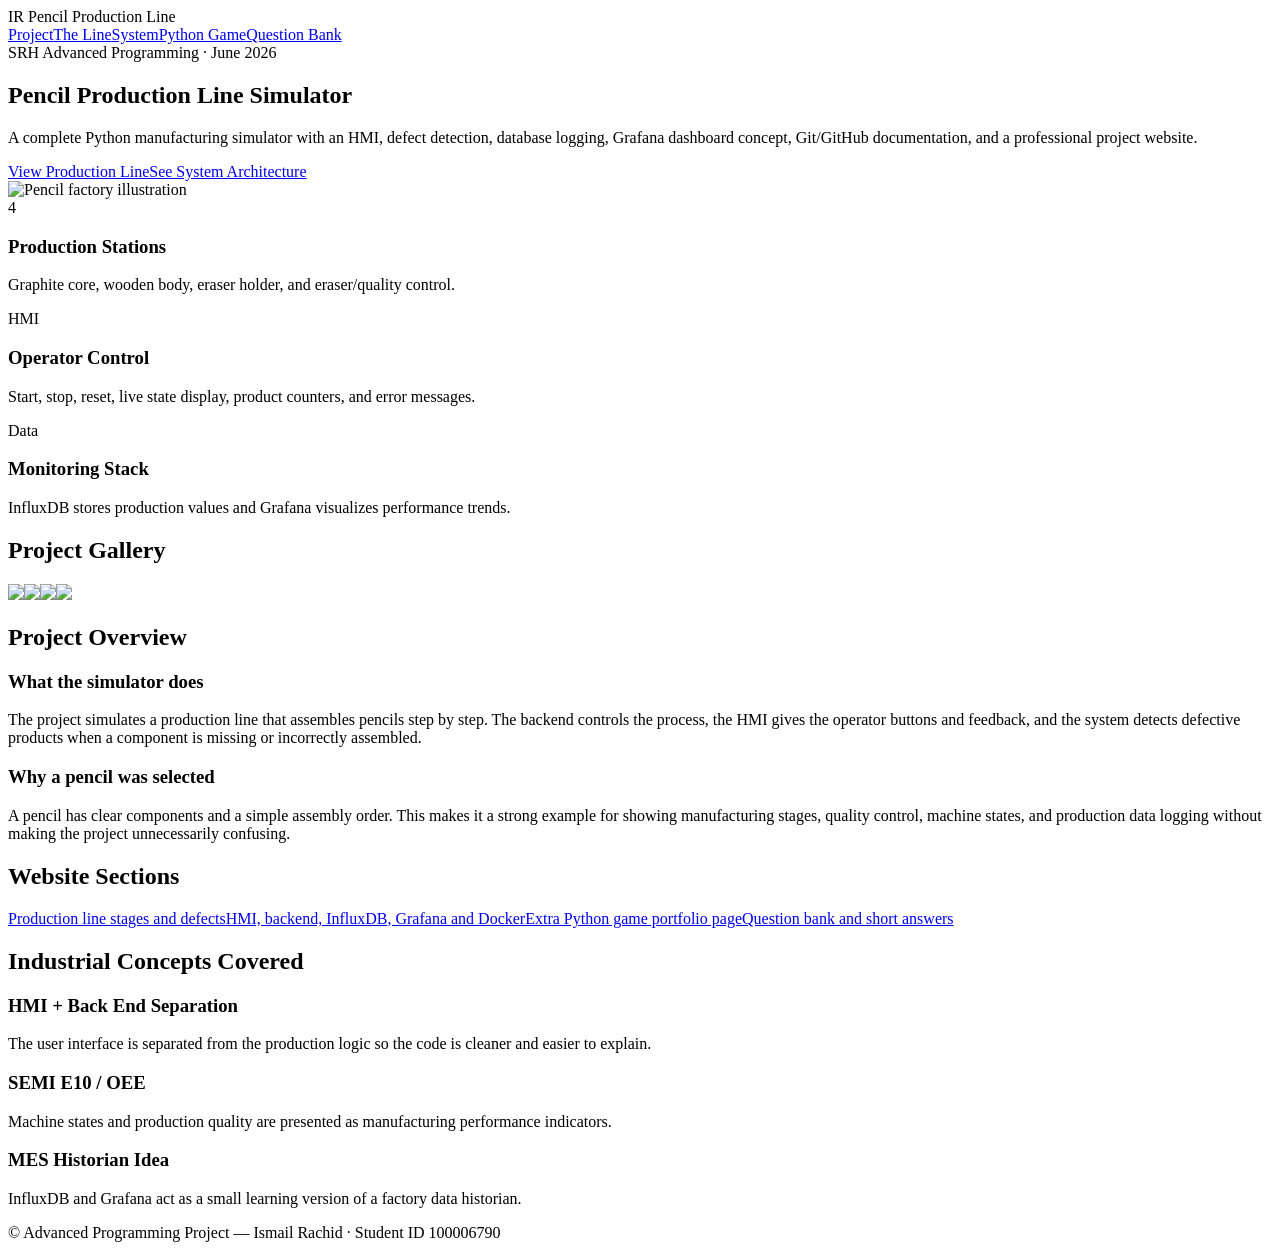
==== index.html @ 005d5384 "Add initial index.html for Pencil Production Line project" ====
<!doctype html><html lang="en"><head><meta charset="utf-8"><meta name="viewport" content="width=device-width,initial-scale=1"><title>Pencil Production Line · Project</title><link rel="stylesheet" href="style.css"></head><body><header><div class="wrap"><nav><div class="brand"><span>IR</span> Pencil Production Line</div><div class="links"><a href="index.html">Project</a><a href="line.html">The Line</a><a href="system.html">System</a><a href="game.html">Python Game</a><a href="exam.html">Question Bank</a></div></nav></div></header><main class="wrap">
<section class="hero hero-wide"><div><span class="badge">SRH Advanced Programming · June 2026</span><h1>Pencil Production Line Simulator</h1><p class="muted">A complete Python manufacturing simulator with an HMI, defect detection, database logging, Grafana dashboard concept, Git/GitHub documentation, and a professional project website.</p><div class="btns"><a class="btn" href="line.html">View Production Line</a><a class="btn secondary" href="system.html">See System Architecture</a></div></div><div class="card image-card"><img src="assets/hero_factory.png" alt="Pencil factory illustration"></div></section>
<section class="grid"><div class="card"><div class="kpi">4</div><h3>Production Stations</h3><p class="muted">Graphite core, wooden body, eraser holder, and eraser/quality control.</p></div><div class="card"><div class="kpi">HMI</div><h3>Operator Control</h3><p class="muted">Start, stop, reset, live state display, product counters, and error messages.</p></div><div class="card"><div class="kpi">Data</div><h3>Monitoring Stack</h3><p class="muted">InfluxDB stores production values and Grafana visualizes performance trends.</p></div></section>
<section><h2>Project Gallery</h2><div class="gallery"><img src="assets/hmi_big.png"><img src="assets/dashboard_big.png"><img src="assets/system_architecture_clean.png"><img src="assets/game_big.png"></div></section>
<section><h2>Project Overview</h2><div class="grid2"><div class="card"><h3>What the simulator does</h3><p>The project simulates a production line that assembles pencils step by step. The backend controls the process, the HMI gives the operator buttons and feedback, and the system detects defective products when a component is missing or incorrectly assembled.</p></div><div class="card"><h3>Why a pencil was selected</h3><p>A pencil has clear components and a simple assembly order. This makes it a strong example for showing manufacturing stages, quality control, machine states, and production data logging without making the project unnecessarily confusing.</p></div></div></section>
<section><h2>Website Sections</h2><div class="feature-list"><a href="line.html">Production line stages and defects</a><a href="system.html">HMI, backend, InfluxDB, Grafana and Docker</a><a href="game.html">Extra Python game portfolio page</a><a href="exam.html">Question bank and short answers</a></div></section>

<section class="card highlight-card"><h2>Industrial Concepts Covered</h2><div class="grid"><div><h3>HMI + Back End Separation</h3><p class="muted">The user interface is separated from the production logic so the code is cleaner and easier to explain.</p></div><div><h3>SEMI E10 / OEE</h3><p class="muted">Machine states and production quality are presented as manufacturing performance indicators.</p></div><div><h3>MES Historian Idea</h3><p class="muted">InfluxDB and Grafana act as a small learning version of a factory data historian.</p></div></div></section>
</main><div class="footer"><div class="wrap">© Advanced Programming Project — Ismail Rachid · Student ID 100006790</div></div></body></html>
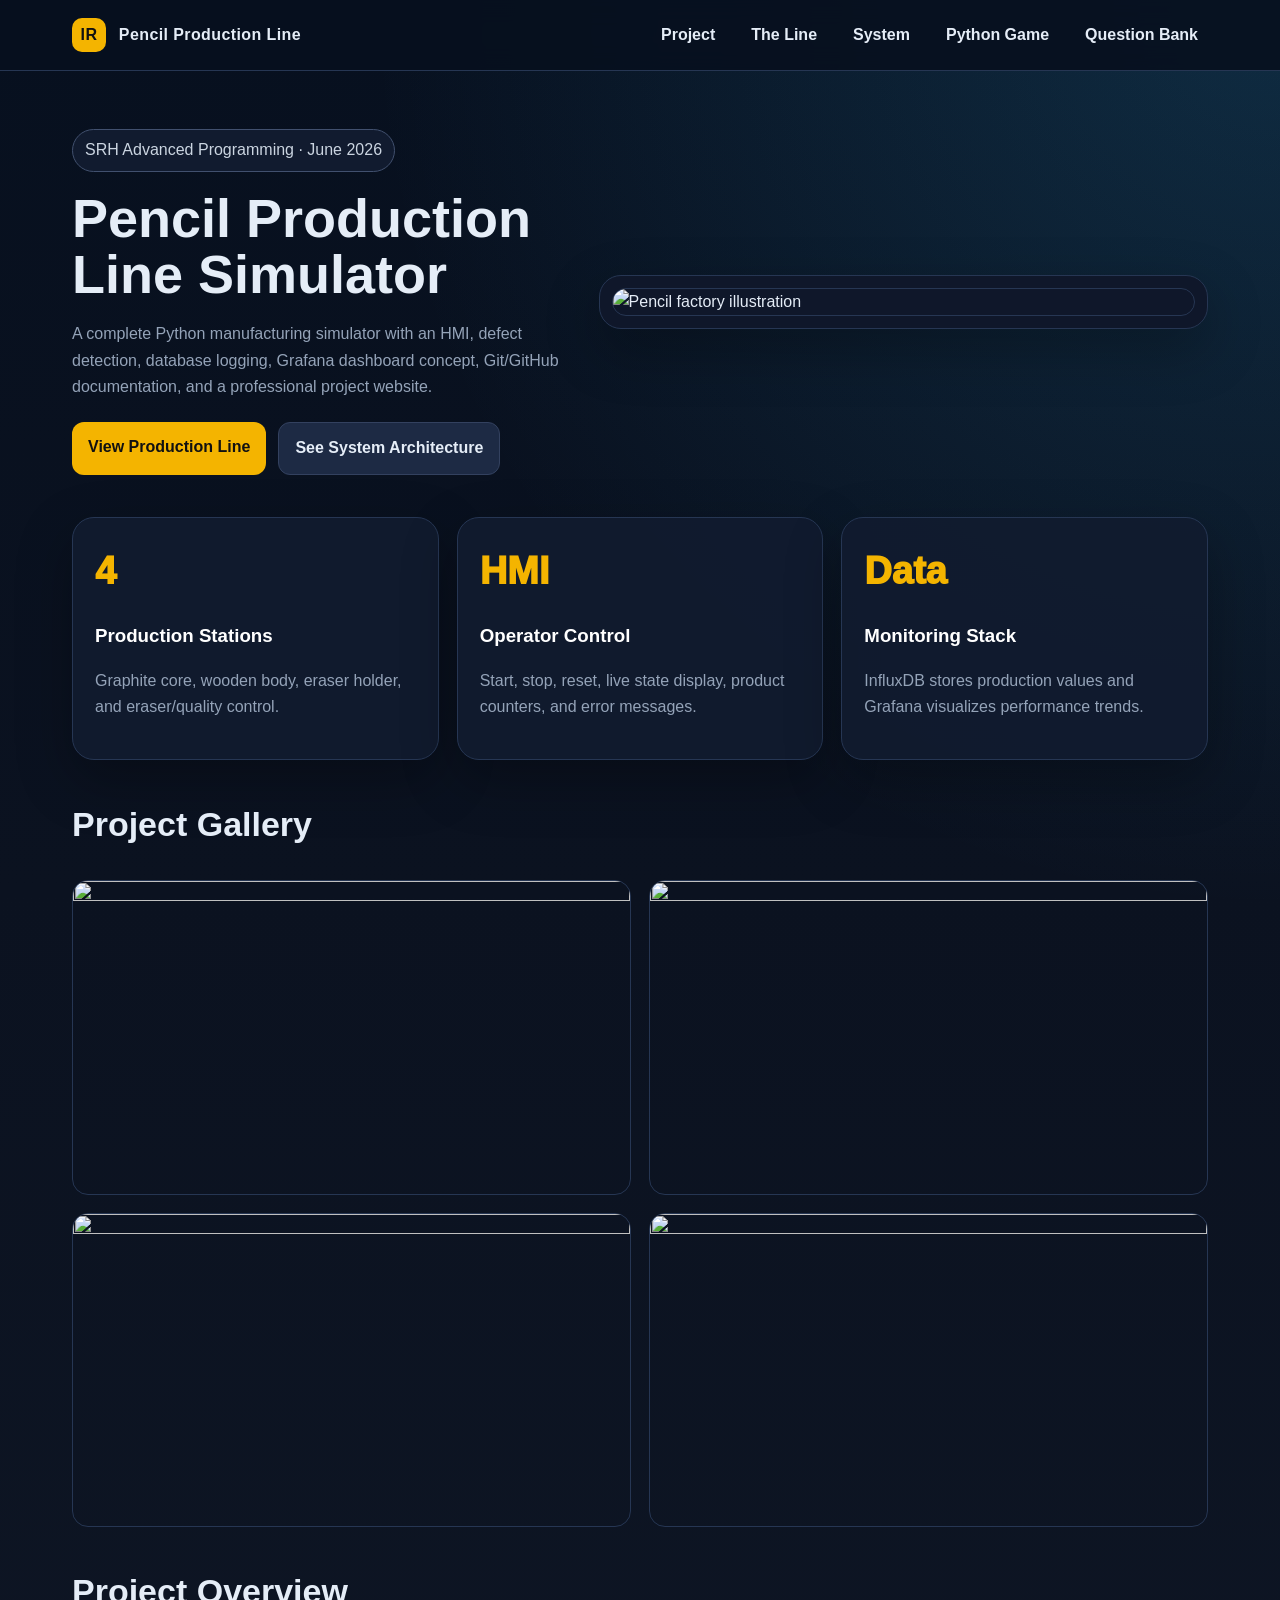
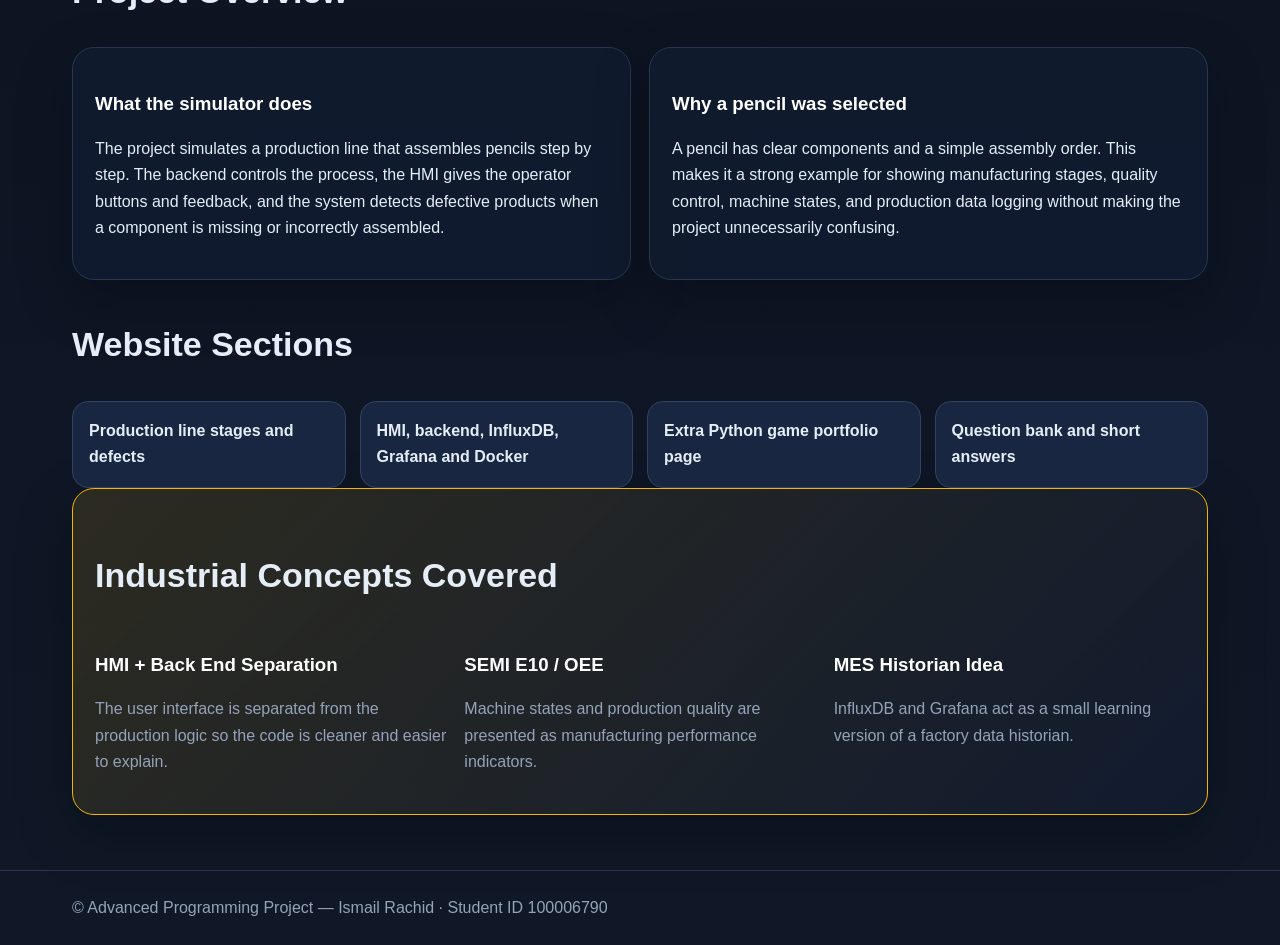
==== commit 8ee7904a: "Add files via upload" ====
--- a/index.html
+++ b/index.html
@@ -6,4 +6,4 @@
 <section><h2>Website Sections</h2><div class="feature-list"><a href="line.html">Production line stages and defects</a><a href="system.html">HMI, backend, InfluxDB, Grafana and Docker</a><a href="game.html">Extra Python game portfolio page</a><a href="exam.html">Question bank and short answers</a></div></section>
 
 <section class="card highlight-card"><h2>Industrial Concepts Covered</h2><div class="grid"><div><h3>HMI + Back End Separation</h3><p class="muted">The user interface is separated from the production logic so the code is cleaner and easier to explain.</p></div><div><h3>SEMI E10 / OEE</h3><p class="muted">Machine states and production quality are presented as manufacturing performance indicators.</p></div><div><h3>MES Historian Idea</h3><p class="muted">InfluxDB and Grafana act as a small learning version of a factory data historian.</p></div></div></section>
-</main><div class="footer"><div class="wrap">© Advanced Programming Project — Ismail Rachid · Student ID 100006790</div></div></body></html>
+</main><div class="footer"><div class="wrap">© Advanced Programming Project — Ismail Rachid · Student ID 100006790</div></div></body></html>
--- a/style.css
+++ b/style.css
@@ -0,0 +1,10 @@
+
+:root{--bg:#0b1220;--card:#111b2f;--muted:#94a3b8;--text:#e5edf7;--accent:#f4b400;--line:#263653;--good:#22c55e;--bad:#ef4444;--blue:#38bdf8}*{box-sizing:border-box}html{scroll-behavior:smooth}body{margin:0;font-family:Inter,Segoe UI,Arial,sans-serif;background:radial-gradient(circle at top right,rgba(56,189,248,.16),transparent 32%),linear-gradient(180deg,#07101f,#0b1220 35%,#101827);color:var(--text);line-height:1.65}.wrap{max-width:1180px;margin:auto;padding:0 22px}header{position:sticky;top:0;z-index:5;background:rgba(7,16,31,.9);backdrop-filter:blur(12px);border-bottom:1px solid var(--line)}nav{display:flex;align-items:center;justify-content:space-between;padding:14px 0}.brand{font-weight:900;letter-spacing:.4px}.brand span{display:inline-grid;place-items:center;width:34px;height:34px;border-radius:10px;background:var(--accent);color:#111;margin-right:8px}.links{display:flex;gap:16px;flex-wrap:wrap}.links a{color:var(--text);text-decoration:none;font-weight:700;padding:8px 10px;border-radius:10px}.links a:hover{background:#182641;color:var(--accent)}.hero{padding:58px 0 42px;display:grid;grid-template-columns:1.05fr .95fr;gap:28px;align-items:center}.hero-wide{grid-template-columns:.9fr 1.1fr}.page-title{padding:58px 0 18px}.badge{display:inline-block;padding:7px 12px;border:1px solid #41506e;border-radius:999px;color:#cbd5e1;background:#111b2f}h1{font-size:54px;line-height:1.05;margin:18px 0}h2{font-size:34px;margin-top:36px}h3{color:#fff;margin-bottom:8px}.muted{color:var(--muted)}.btns{display:flex;gap:12px;flex-wrap:wrap;margin-top:22px}.btn{padding:12px 16px;border-radius:12px;background:var(--accent);color:#111;text-decoration:none;font-weight:900}.btn.secondary{background:#1d2a44;color:#e5edf7;border:1px solid #33415f}.card{background:rgba(17,27,47,.9);border:1px solid var(--line);border-radius:22px;padding:22px;box-shadow:0 20px 55px rgba(0,0,0,.28)}.image-card{padding:12px;background:#0f172a}.grid{display:grid;grid-template-columns:repeat(3,1fr);gap:18px}.grid2{display:grid;grid-template-columns:1fr 1fr;gap:18px}.gallery{display:grid;grid-template-columns:1fr 1fr;gap:18px}.gallery img,.cards-img img{aspect-ratio:16/9;object-fit:cover}.diagram-card{background:#fff;padding:20px;overflow:hidden}.diagram-card img{border:0;background:#fff}.kpi{font-size:38px;font-weight:950;color:var(--accent)}img{max-width:100%;width:100%;height:auto;border-radius:16px;border:1px solid var(--line);display:block}.feature-list{display:grid;grid-template-columns:repeat(4,1fr);gap:14px}.feature-list a,.tech-grid span,.pill{display:block;text-decoration:none;color:#e5edf7;background:#182641;border:1px solid #31415f;border-radius:16px;padding:16px;font-weight:800}.tech-grid{display:grid;grid-template-columns:repeat(4,1fr);gap:12px}.timeline{display:grid;gap:14px}.step{display:flex;gap:15px;align-items:flex-start;background:#111b2f;border:1px solid var(--line);border-radius:18px;padding:18px}.num{min-width:38px;height:38px;border-radius:50%;display:grid;place-items:center;background:var(--accent);color:#111;font-weight:900}table{width:100%;border-collapse:collapse;background:#101a2e;border-radius:14px;overflow:hidden}td,th{padding:13px;border-bottom:1px solid var(--line);text-align:left}th{background:#17233a;color:#fff}.q{margin:16px 0}.answer{color:#cbd5e1;padding-left:15px;border-left:3px solid var(--accent)}code{background:#07101f;border:1px solid var(--line);padding:2px 5px;border-radius:6px}.footer{margin-top:55px;padding:24px 0;border-top:1px solid var(--line);color:var(--muted)}@media(max-width:900px){.hero,.hero-wide,.grid,.grid2,.gallery,.feature-list,.tech-grid{grid-template-columns:1fr}h1{font-size:38px}nav{align-items:flex-start;gap:12px;flex-direction:column}}
+
+/* Large professional architecture diagram */
+.system-wrap{max-width:1480px}.system-title{text-align:center}.system-title h1{font-size:50px}.architecture-board{background:#f8fafc;color:#0f172a;border:1px solid #cbd5e1;border-radius:24px;padding:34px;margin-top:22px;box-shadow:0 24px 60px rgba(0,0,0,.35)}.architecture-board h2{margin:6px 0 0;color:#0f172a}.architecture-board h3{color:#1e293b;margin:0 0 16px;font-size:20px;font-weight:950;letter-spacing:.2px}.arch-header{display:flex;justify-content:space-between;align-items:flex-start;gap:20px;margin-bottom:26px}.arch-id{font-weight:900;background:#0f172a;color:#fff;border-radius:999px;padding:10px 16px;white-space:nowrap}.badge.dark{background:#e2e8f0;color:#0f172a;border-color:#cbd5e1}.arch-layer{border:2px solid #94a3b8;border-radius:0;padding:22px 28px;margin:0 auto;background:#eef2f7}.arch-layer.physical{background:#eef2f7;border-color:#cbd5e1}.arch-layer.backend{background:#fff1e8;border-color:#c05a2b}.arch-layer.backend h3{color:#b64d24}.arch-layer.frontend{background:#eaf6ef;border-color:#5c8b72}.arch-layer.data{background:#eaf1fb;border-color:#55709d}.arch-layer.operator{background:#f0fdf4;border-color:#22c55e}.arch-layer.monitoring{background:#eff6ff;border-color:#38bdf8}.station-row{display:grid;gap:20px}.station-row.five{grid-template-columns:repeat(5,1fr)}.station-row.three{grid-template-columns:repeat(3,1fr);max-width:1160px;margin:auto}.arch-box{background:#fff;border:2px solid #334155;color:#020617;min-height:74px;padding:16px 14px;display:flex;align-items:center;justify-content:center;text-align:center;font-size:21px;line-height:1.25;font-weight:700}.arch-box.wide{min-height:62px;width:100%;font-size:20px}.arch-box.small{min-width:170px;min-height:58px;font-size:18px}.arrow.down{text-align:center;font-size:54px;line-height:1;color:#b64d24;font-weight:950;margin:4px 0}.split-arrows{display:grid;grid-template-columns:1fr 1fr;align-items:center;text-align:center;font-size:52px;line-height:1;color:#334155;font-weight:950;margin:4px 0}.arch-bottom{display:grid;grid-template-columns:1fr 1fr;gap:34px}.pipeline-row{display:flex;align-items:center;justify-content:center;gap:20px}.pipeline-row span{font-size:26px;font-weight:900;color:#1e293b}.system-media{margin-top:26px}.system-media .card img{min-height:260px;object-fit:cover}@media(max-width:1100px){.station-row.five,.station-row.three,.arch-bottom{grid-template-columns:1fr}.split-arrows{grid-template-columns:1fr;gap:12px}.pipeline-row{flex-wrap:wrap}.arch-header{flex-direction:column}.arch-box{font-size:18px}.system-wrap{max-width:1180px}}
+
+.highlight-card{border-color:#f4b400;background:linear-gradient(135deg,rgba(244,180,0,.13),rgba(17,27,47,.92))}.image-feature{display:grid;grid-template-columns:.85fr 1.15fr;gap:24px;align-items:center;margin-top:30px}.image-feature.reverse{grid-template-columns:1.15fr .85fr}.image-feature img{background:#fff;padding:10px;min-height:330px;object-fit:cover}.image-feature h2{margin-top:0}@media(max-width:900px){.image-feature,.image-feature.reverse{grid-template-columns:1fr}}
+
+/* Professor-style architecture page override */
+.system-page{background:#f7f6f2;color:#07101f;padding-bottom:50px}.system-page .muted{color:#475569}.system-hero{max-width:1500px;margin:0 auto;text-align:center;padding:42px 28px 8px}.system-hero h1{font-size:44px;color:#07101f;margin:12px 0 8px}.system-hero p{color:#334155;font-weight:800}.prof-architecture{max-width:1500px;margin:20px auto 38px;background:#fffdf9;padding:28px 64px 38px;border-radius:0;box-shadow:0 16px 45px rgba(15,23,42,.08);font-family:Arial, sans-serif;color:#07101f}.prof-architecture h2{text-align:center;color:#07101f;font-size:28px;margin:0 0 30px;font-weight:900}.prof-layer{padding:24px 34px;margin:0;border:2px solid #cbd5e1;background:#eef2f7}.prof-layer h3{color:#22324a;margin:0 0 14px;font-size:22px;font-weight:950}.prof-stations{display:grid;grid-template-columns:repeat(5,1fr);gap:20px}.prof-stations div,.prof-modules div,.prof-module-wide,.prof-pipeline div{background:#fff;border:2px solid #334155;min-height:64px;display:flex;align-items:center;justify-content:center;text-align:center;font-size:19px;color:#07101f;padding:10px 12px;line-height:1.25}.prof-arrow{text-align:center;font-size:56px;line-height:1;margin:0;font-weight:950}.prof-arrow.orange{color:#b64d24}.backend-layer{background:#fff3ec;border-color:#c45a2d}.backend-layer h3{color:#b64d24}.prof-modules.three{display:grid;grid-template-columns:repeat(3,1fr);gap:34px;padding:0 38px}.prof-split-arrows{display:grid;grid-template-columns:1fr 1fr;text-align:center;color:#334155;font-size:54px;line-height:1.15;font-weight:950;margin:0}.prof-bottom{display:grid;grid-template-columns:1fr 1fr;gap:96px}.frontend-layer{background:#eef8f1;border-color:#5a8b70}.frontend-layer h3{color:#184e46}.data-layer{background:#eaf1fb;border-color:#48639a}.data-layer h3{color:#17356a}.prof-module-wide{min-height:56px}.prof-pipeline{display:flex;gap:22px;align-items:center;justify-content:center}.prof-pipeline div{min-width:160px;min-height:56px;border-color:#3b5383}.prof-pipeline span{font-size:26px;color:#17356a;font-weight:900}.prof-orchestration{background:#121c29;color:#fff;margin-top:28px;padding:20px 34px}.prof-orchestration h3{color:#d86a36;margin:0 0 6px;font-size:21px}.prof-orchestration p{margin:0;color:#f8fafc;font-size:18px}@media(max-width:1050px){.prof-architecture{padding:24px 20px}.prof-stations,.prof-modules.three,.prof-bottom{grid-template-columns:1fr;gap:18px}.prof-split-arrows{grid-template-columns:1fr}.prof-pipeline{flex-wrap:wrap}}
